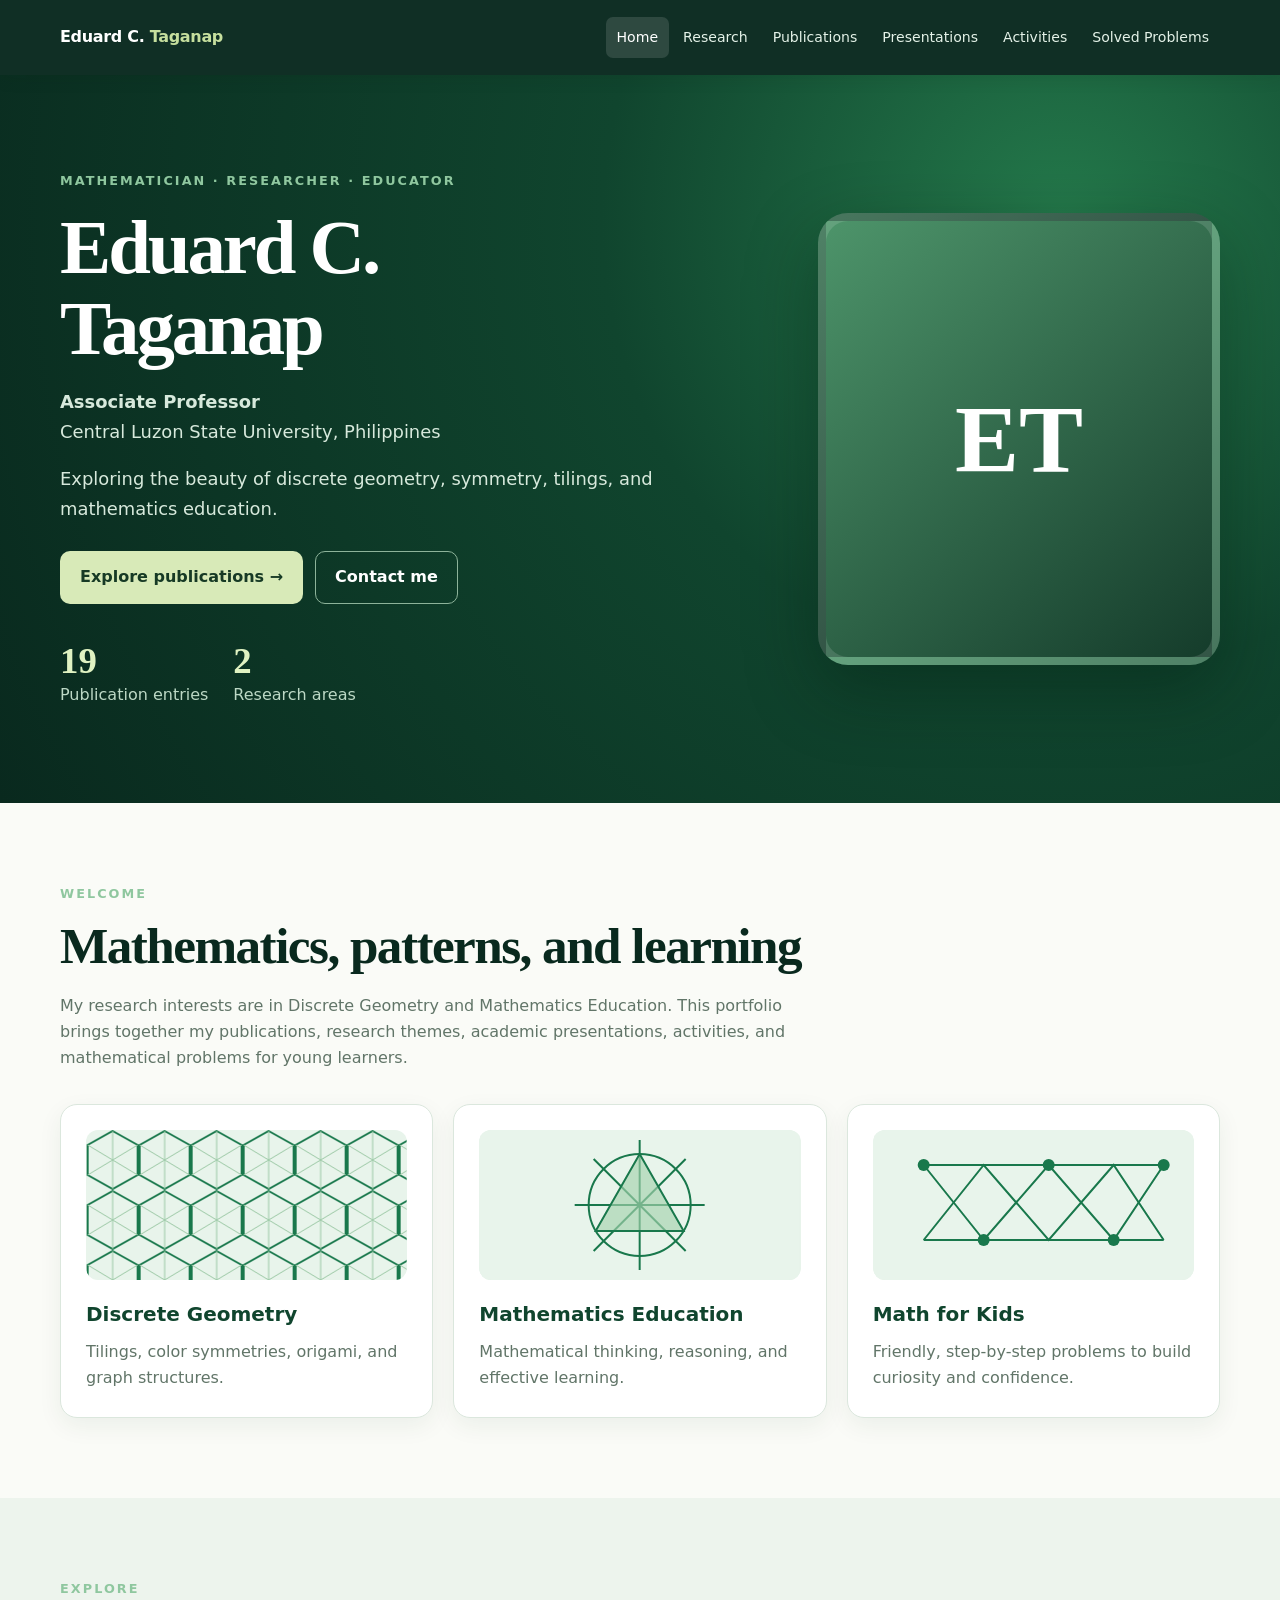
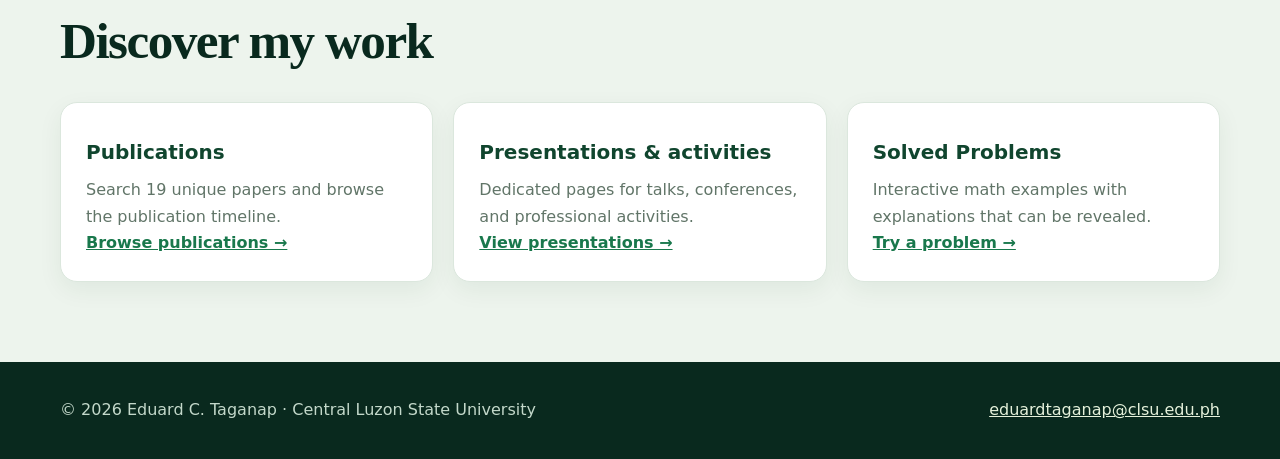
==== index.html @ c0f3541e "Add files via upload" ====
<!DOCTYPE html>
<html lang="en">
 <head>
  <meta charset="utf-8"/>
  <meta content="width=device-width, initial-scale=1" name="viewport"/>
  <meta content="Academic portfolio of Eduard C. Taganap, Associate Professor at Central Luzon State University" name="description"/>
  <title>
   Home | Eduard C. Taganap
  </title>
  <link href="style.css" rel="stylesheet"/>
 </head>
 <body>
  <header class="top">
   <nav aria-label="Main navigation" class="wrap nav">
    <a class="brand" href="index.html">
     Eduard C.
     <span>
      Taganap
     </span>
    </a>
    <div class="links">
     <a class="active" href="index.html">
      Home
     </a>
     <a class="" href="research.html">
      Research
     </a>
     <a class="" href="publications.html">
      Publications
     </a>
     <a class="" href="presentations.html">
      Presentations
     </a>
     <a class="" href="activities.html">
      Activities
     </a>
     <a class="" href="kids.html">
      Solved Problems
     </a>
    </div>
   </nav>
  </header>
  <main>
   <section class="hero">
    <div class="wrap hero-inner">
     <div>
      <div class="kicker">
       Mathematician · Researcher · Educator
      </div>
      <h1>
       Eduard C.
       <br/>
       Taganap
      </h1>
      <p>
       <strong>
        Associate Professor
       </strong>
       <br/>
       Central Luzon State University, Philippines
      </p>
      <p>
       Exploring the beauty of discrete geometry, symmetry, tilings, and mathematics education.
      </p>
      <div class="buttons">
       <a class="btn light" href="publications.html">
        Explore publications →
       </a>
       <a class="btn outline" href="mailto:eduardtaganap@clsu.edu.ph">
        Contact me
       </a>
      </div>
      <div class="statbar">
       <div class="stat">
        <strong>
         19
        </strong>
        <span>
         Publication entries
        </span>
       </div>
       <div class="stat">
        <strong>
         2
        </strong>
        <span>
         Research areas
        </span>
       </div>
      </div>
     </div>
     <div class="portrait" id="portrait">
      <img alt="Portrait of Eduard C. Taganap" onerror="this.parentElement.classList.add('missing')" src="https://sites.google.com/u/1/sites-images-rt/AGr0e89YlYmfajLFTbo8sL3iiI-_32BkF7LjhsEs1i5xlJN2spYR_VWbOArpgiM6EQWoJbhxFQJXV_DdA_2ekwYhqqfXwA3L394ZovdPGQpebn0O7IxMN98RhiEpCOTLWCAVJPMZblExtJqQG5nXyjxT9_NPEcuajfGg-V1L5wPH_DGV8rHg1izvvrRgSWXlvzEK8g=s2048"/>
      <div aria-hidden="true" class="fallback">
       ET
      </div>
     </div>
    </div>
   </section>
   <section class="section">
    <div class="wrap">
     <div class="kicker">
      Welcome
     </div>
     <h2>
      Mathematics, patterns, and learning
     </h2>
     <p class="sub">
      My research interests are in Discrete Geometry and Mathematics Education. This portfolio brings together my publications, research themes, academic presentations, activities, and mathematical problems for young learners.
     </p>
     <div class="grid">
      <article class="card">
       <svg class="research-art" viewbox="0 0 320 150" xmlns="http://www.w3.org/2000/svg">
        <defs>
         <pattern height="60" id="hex" patternunits="userSpaceOnUse" width="52">
          <path d="M26 1 51 15 51 45 26 59 1 45 1 15Z" fill="none" stroke="#19784c" stroke-width="2">
          </path>
          <path d="M26 1V59M1 15 51 45M51 15 1 45" stroke="#9bc8a5" stroke-width="1">
          </path>
         </pattern>
        </defs>
        <rect fill="url(#hex)" height="150" width="320">
        </rect>
       </svg>
       <h3>
        Discrete Geometry
       </h3>
       <p>
        Tilings, color symmetries, origami, and graph structures.
       </p>
      </article>
      <article class="card">
       <svg class="research-art" viewbox="0 0 320 150" xmlns="http://www.w3.org/2000/svg">
        <rect fill="#e8f4eb" height="150" width="320">
        </rect>
        <g fill="none" stroke="#19784c" stroke-width="2" transform="translate(160 75)">
         <circle r="51">
         </circle>
         <path d="M-65 0H65M0-65V65M-46-46 46 46M46-46-46 46">
         </path>
         <path d="M0-51 44 26-44 26Z" fill="#a5d3ae" fill-opacity=".65">
         </path>
        </g>
       </svg>
       <h3>
        Mathematics Education
       </h3>
       <p>
        Mathematical thinking, reasoning, and effective learning.
       </p>
      </article>
      <article class="card">
       <svg class="research-art" viewbox="0 0 320 150" xmlns="http://www.w3.org/2000/svg">
        <rect fill="#e8f4eb" height="150" width="320">
        </rect>
        <g fill="none" stroke="#19784c" stroke-width="2">
         <path d="M50 110 110 35 175 110 240 35 290 110">
         </path>
         <path d="M50 35 110 110 175 35 240 110 290 35">
         </path>
         <path d="M50 35H290M50 110H290">
         </path>
        </g>
        <g fill="#19784c">
         <circle cx="50" cy="35" r="6">
         </circle>
         <circle cx="110" cy="110" r="6">
         </circle>
         <circle cx="175" cy="35" r="6">
         </circle>
         <circle cx="240" cy="110" r="6">
         </circle>
         <circle cx="290" cy="35" r="6">
         </circle>
        </g>
       </svg>
       <h3>
        Math for Kids
       </h3>
       <p>
        Friendly, step-by-step problems to build curiosity and confidence.
       </p>
      </article>
     </div>
    </div>
   </section>
   <section class="section alt">
    <div class="wrap">
     <div class="kicker">
      Explore
     </div>
     <h2>
      Discover my work
     </h2>
     <div class="grid">
      <article class="card">
       <h3>
        Publications
       </h3>
       <p>
        Search 19 unique papers and browse the publication timeline.
       </p>
       <p>
        <a href="publications.html">
         Browse publications →
        </a>
       </p>
      </article>
      <article class="card">
       <h3>
        Presentations &amp; activities
       </h3>
       <p>
        Dedicated pages for talks, conferences, and professional activities.
       </p>
       <p>
        <a href="presentations.html">
         View presentations →
        </a>
       </p>
      </article>
      <article class="card">
       <h3>
        Solved Problems
       </h3>
       <p>
        Interactive math examples with explanations that can be revealed.
       </p>
       <p>
        <a href="kids.html">
         Try a problem →
        </a>
       </p>
      </article>
     </div>
    </div>
   </section>
  </main>
  <footer class="footer">
   <div class="wrap footer-inner">
    <span>
     ©
     <span id="year">
     </span>
     Eduard C. Taganap · Central Luzon State University
    </span>
    <a href="mailto:eduardtaganap@clsu.edu.ph">
     eduardtaganap@clsu.edu.ph
    </a>
   </div>
  </footer>
  <script src="script.js">
  </script>
 </body>
</html>
---- style.css ----
:root {
    --forest:#10452e;
    --dark:#09291e;
    --green:#19784c;
    --mint:#e8f4eb;
    --lime:#c6df9e;
    --ink:#1b3026;
    --muted:#617568;
    --paper:#fafbf7;
    --line:#dbe7dd;
    --white:#fff
}

* {
    box-sizing:border-box
}

html {
    scroll-behavior:smooth
}

body {
    margin:0;
    background:var(--paper);
    font:16px/1.65 Inter,system-ui,-apple-system,Segoe UI,sans-serif;
    color:var(--ink)
}

a {
    color:var(--green)
}

a:focus-visible,button:focus-visible,input:focus-visible {
    outline:3px solid #9ac663;
    outline-offset:3px
}

.wrap {
    width:min(1160px,calc(100% - 40px));
    margin:auto
}

.top {
    position:sticky;
    top:0;
    z-index:20;
    background:rgba(9,41,30,.97);
    box-shadow:0 3px 16px #0a25121a
}

.nav {
    display:flex;
    align-items:center;
    justify-content:space-between;
    gap:18px;
    min-height:75px
}

.brand {
    color:#fff;
    text-decoration:none;
    font-weight:800;
    letter-spacing:-.02em
}

.brand span {
    color:var(--lime)
}

.links {
    display:flex;
    gap:3px;
    flex-wrap:wrap
}

.links a {
    color:#e4f2e8;
    text-decoration:none;
    font-size:.88rem;
    padding:9px 11px;
    border-radius:7px
}

.links a:hover,.links a.active {
    background:#ffffff20;
    color:#fff
}

.hero {
    background:radial-gradient(circle at 83% 20%,#24794b 0%,#10452e 38%,#09291e 100%);
    color:white;
    overflow:hidden
}

.hero-inner {
    display:grid;
    grid-template-columns:1.4fr .8fr;
    align-items:center;
    gap:55px;
    padding:95px 0
}

.kicker {
    color:#8fc79f;
    font-weight:800;
    font-size:.8rem;
    letter-spacing:.16em;
    text-transform:uppercase
}

.hero h1 {
    font:700 clamp(3rem,6vw,5.8rem)/1.05 Georgia,serif;
    letter-spacing:-.04em;
    margin:17px 0
}

.hero p {
    color:#d7e9dc;
    font-size:1.12rem;
    max-width:670px
}

.portrait {
    aspect-ratio:4/4.5;
    border-radius:30px;
    overflow:hidden;
    border:8px solid #ffffff21;
    background:linear-gradient(140deg,#4d946a,#153c2b);
    position:relative;
    box-shadow:0 25px 70px #00170d60
}

.portrait img {
    width:100%;
    height:100%;
    object-fit:cover;
    display:block
}

.portrait .fallback {
    position:absolute;
    inset:0;
    display:none;
    place-items:center;
    font:700 6rem Georgia,serif;
    color:#fff
}

.portrait.missing img {
    display:none
}

.portrait.missing .fallback {
    display:grid
}

.buttons {
    display:flex;
    gap:12px;
    flex-wrap:wrap;
    margin-top:28px
}

.btn {
    display:inline-flex;
    align-items:center;
    justify-content:center;
    gap:8px;
    padding:12px 19px;
    border-radius:10px;
    text-decoration:none;
    font-weight:750;
    border:1px solid transparent
}

.btn.light {
    background:#d8eab8;
    color:#173a25
}

.btn.outline {
    border-color:#8db39a;
    color:#fff
}

.btn.green {
    background:var(--forest);
    color:#fff
}

.section {
    padding:80px 0
}

.section.alt {
    background:#edf4ed
}

.section h2,.page-heading h1 {
    font:700 clamp(2.2rem,4vw,3.5rem)/1.16 Georgia,serif;
    letter-spacing:-.03em;
    color:var(--dark);
    margin:12px 0 17px
}

.sub {
    color:var(--muted);
    max-width:770px
}

.grid {
    display:grid;
    grid-template-columns:repeat(3,1fr);
    gap:20px;
    margin-top:32px
}

.card {
    background:white;
    border:1px solid var(--line);
    border-radius:17px;
    padding:25px;
    box-shadow:0 8px 25px #113a2010
}

.card h3 {
    color:var(--forest);
    margin:8px 0;
    font-size:1.25rem
}

.card p {
    color:var(--muted);
    margin:0
}

.card a {
    font-weight:750
}

.symbol {
    font-size:2rem
}

.research-art {
    width:100%;
    height:150px;
    display:block;
    border-radius:12px;
    background:#e8f4eb;
    margin-bottom:18px
}

.statbar {
    display:flex;
    gap:25px;
    flex-wrap:wrap;
    margin-top:35px
}

.stat strong {
    display:block;
    font:700 2.3rem Georgia,serif;
    color:#e0f2c2
}

.stat span {
    color:#bcd8c5
}

.page-heading {
    padding:65px 0 38px;
    background:linear-gradient(120deg,#e4f0e3,#f9fbf6)
}

.page-heading .kicker {
    color:#2d7c50
}

.page-heading p {
    max-width:780px;
    color:var(--muted)
}

.tools {
    display:flex;
    flex-wrap:wrap;
    gap:12px;
    margin:25px 0
}

.search,.select {
    font:inherit;
    padding:12px 15px;
    border:1px solid #b8d1c0;
    border-radius:10px;
    background:white;
    color:var(--ink)
}

.search {
    flex:1;
    min-width:220px
}

.select {
    max-width:100%
}

.papers {
    display:grid;
    gap:14px
}

.paper {
    background:white;
    border:1px solid var(--line);
    border-radius:14px;
    padding:22px 25px
}

.paper[hidden] {
    display:none
}

.paper h3 {
    margin:8px 0;
    color:var(--dark);
    font:700 1.3rem/1.35 Georgia,serif
}

.paper p {
    margin:5px 0;
    color:var(--muted);
    font-size:.93rem
}

.meta {
    color:#388055;
    font-size:.8rem;
    font-weight:800;
    text-transform:uppercase;
    letter-spacing:.045em
}

.tag {
    display:inline-block;
    padding:2px 8px;
    background:#fff1d8;
    border-radius:20px;
    color:#806027;
    margin-left:8px
}

.paper a {
    font-weight:750;
    text-decoration:none
}

.paper a:hover {
    text-decoration:underline
}

.timeline {
    border-left:3px solid #a6cba9;
    padding-left:26px;
    margin:30px 0
}

.year-group {
    position:relative;
    margin:0 0 24px
}

.year-group:before {
    content:'';
    position:absolute;
    width:13px;
    height:13px;
    border-radius:50%;
    background:var(--green);
    left:-34px;
    top:8px
}

.year-group h3 {
    font:700 1.6rem Georgia,serif;
    color:var(--forest);
    margin:0 0 8px
}

.year-group p {
    margin:5px 0;
    color:var(--muted)
}

.notice {
    background:#e8f3e9;
    border-left:4px solid #35855a;
    padding:17px 20px;
    border-radius:7px;
    color:#375747;
    margin:24px 0
}

.kid {
    background:white;
    border:1px solid var(--line);
    border-radius:16px;
    padding:24px
}

.kid h3 {
    margin:0 0 10px;
    color:var(--forest)
}

.kid button {
    border:0;
    background:#d8eab8;
    color:#193b25;
    padding:10px 15px;
    border-radius:8px;
    font:inherit;
    font-weight:750;
    cursor:pointer
}

.answer {
    margin-top:15px;
    padding:14px;
    background:#edf6e8;
    border-radius:9px
}

.answer[hidden] {
    display:none
}

.footer {
    background:var(--dark);
    color:#c3d8ca;
    padding:35px 0
}

.footer a {
    color:#e5f1db
}

.footer-inner {
    display:flex;
    justify-content:space-between;
    gap:20px;
    flex-wrap:wrap
}

.mini {
    font-size:.86rem;
    color:var(--muted)
}

@media(max-width:900px) {
    .nav {
        align-items:flex-start;
        flex-direction:column;
        padding:16px 0
    }

    .links a {
        padding:7px 8px
    }

    .hero-inner {
        gap:25px
    }

    .grid {
        grid-template-columns:repeat(2,1fr)
    }

}

@media(max-width:650px) {
    .hero-inner {
        grid-template-columns:1fr;
        padding:65px 0
    }

    .portrait {
        max-width:330px
    }

    .grid {
        grid-template-columns:1fr
    }

    .section {
        padding:55px 0
    }

    .tools {
        flex-direction:column
    }

    .search {
        min-width:0;
        width:100%
    }

}
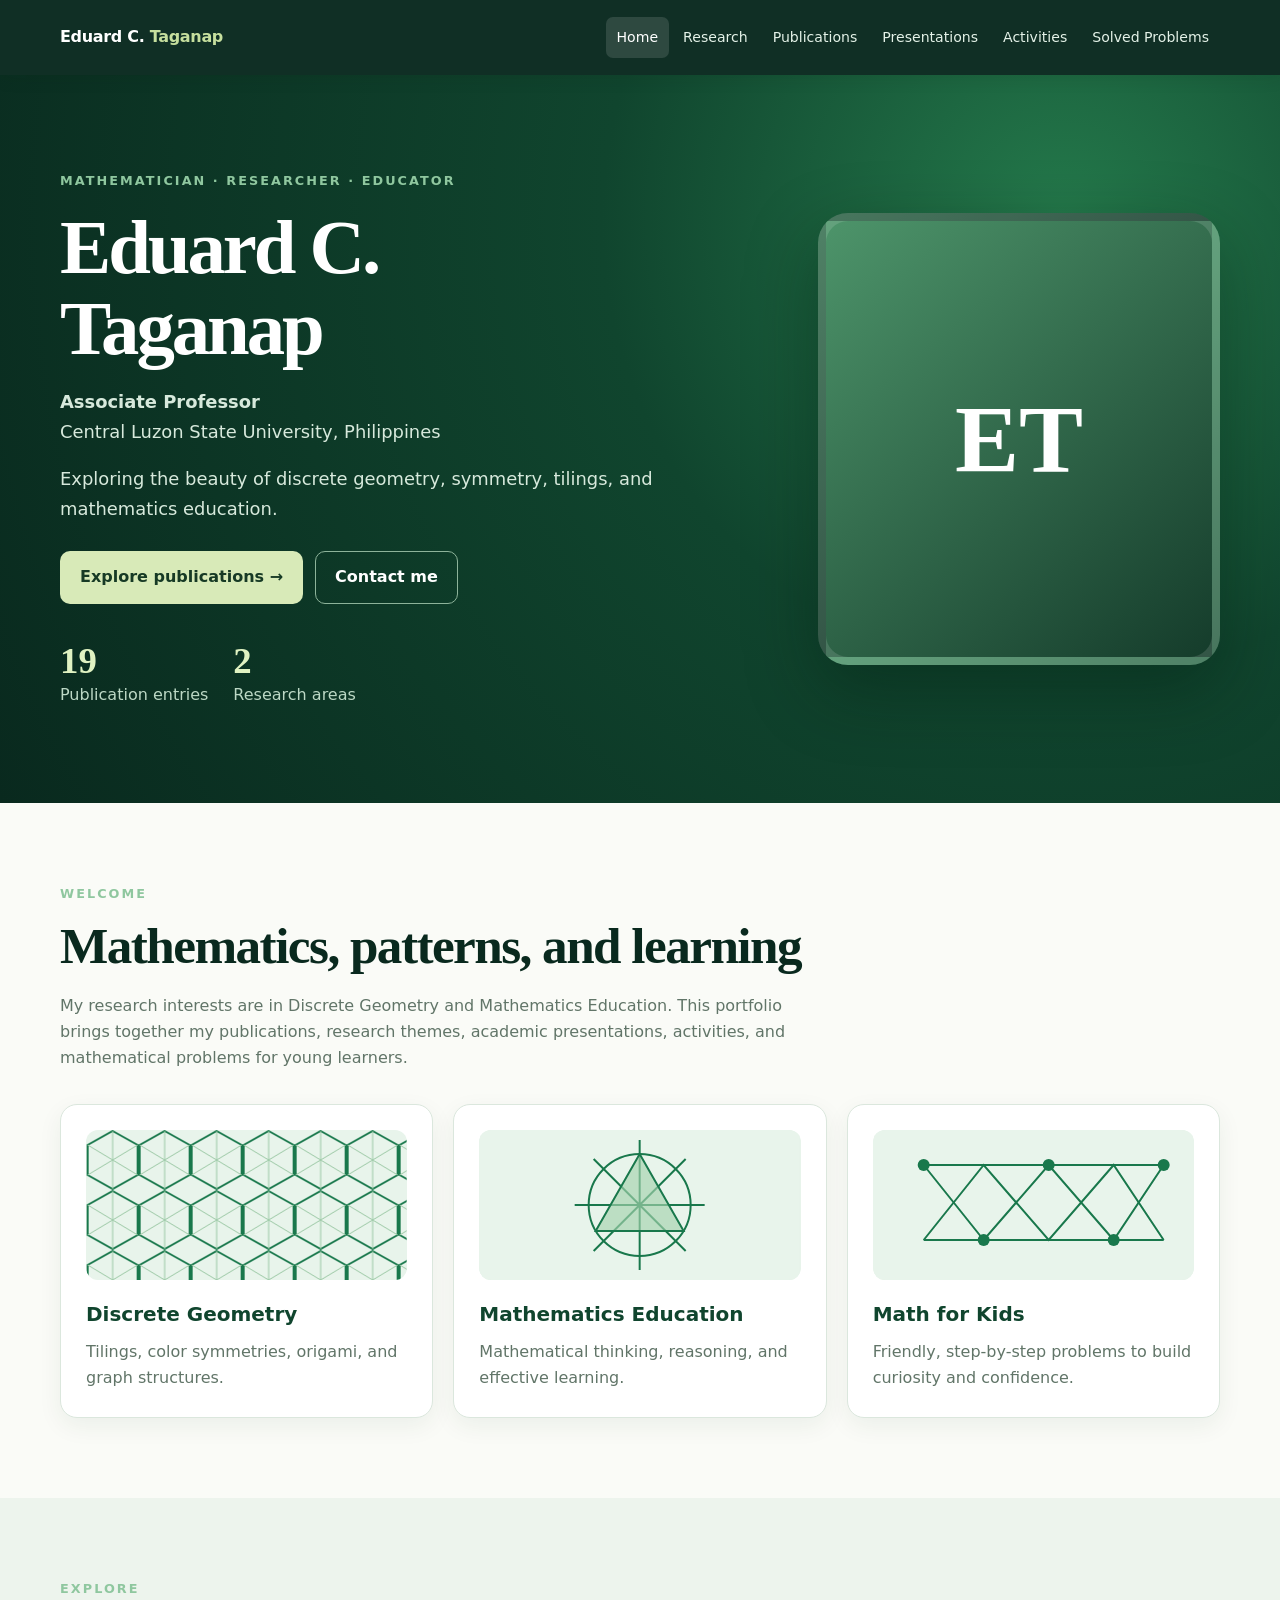
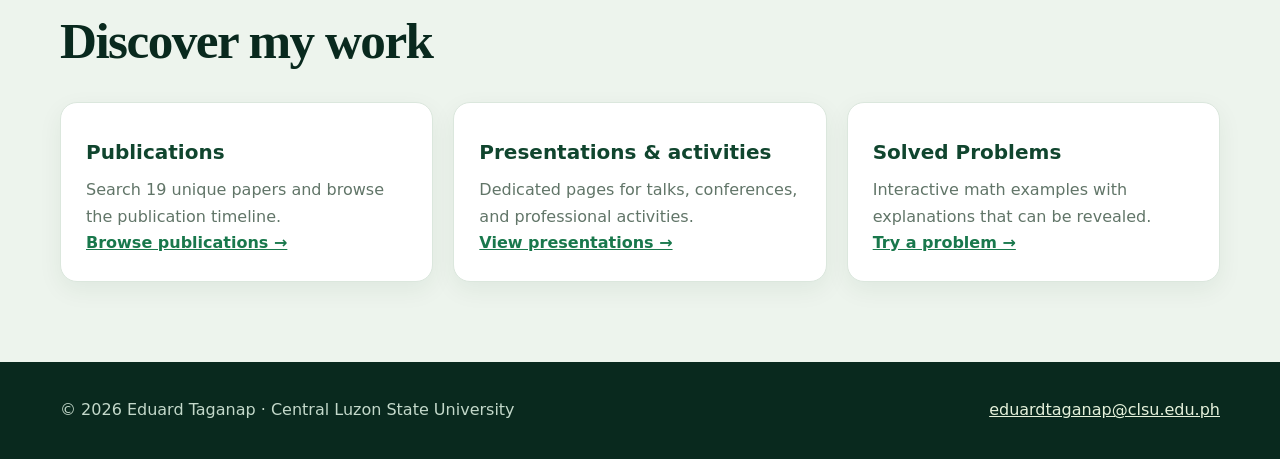
==== commit 1c1606a7: "Update index.html" ====
--- a/index.html
+++ b/index.html
@@ -5,7 +5,7 @@
   <meta content="width=device-width, initial-scale=1" name="viewport"/>
   <meta content="Academic portfolio of Eduard C. Taganap, Associate Professor at Central Luzon State University" name="description"/>
   <title>
-   Home | Eduard C. Taganap
+   Home | Eduard Taganap
   </title>
   <link href="style.css" rel="stylesheet"/>
  </head>
@@ -90,7 +90,7 @@
       </div>
      </div>
      <div class="portrait" id="portrait">
-      <img alt="Portrait of Eduard C. Taganap" onerror="this.parentElement.classList.add('missing')" src="https://sites.google.com/u/1/sites-images-rt/AGr0e89YlYmfajLFTbo8sL3iiI-_32BkF7LjhsEs1i5xlJN2spYR_VWbOArpgiM6EQWoJbhxFQJXV_DdA_2ekwYhqqfXwA3L394ZovdPGQpebn0O7IxMN98RhiEpCOTLWCAVJPMZblExtJqQG5nXyjxT9_NPEcuajfGg-V1L5wPH_DGV8rHg1izvvrRgSWXlvzEK8g=s2048"/>
+      <img alt="Portrait of Eduard Taganap" onerror="this.parentElement.classList.add('missing')" src="https://sites.google.com/u/1/sites-images-rt/AGr0e89YlYmfajLFTbo8sL3iiI-_32BkF7LjhsEs1i5xlJN2spYR_VWbOArpgiM6EQWoJbhxFQJXV_DdA_2ekwYhqqfXwA3L394ZovdPGQpebn0O7IxMN98RhiEpCOTLWCAVJPMZblExtJqQG5nXyjxT9_NPEcuajfGg-V1L5wPH_DGV8rHg1izvvrRgSWXlvzEK8g=s2048"/>
       <div aria-hidden="true" class="fallback">
        ET
       </div>
@@ -242,7 +242,7 @@
      ©
      <span id="year">
      </span>
-     Eduard C. Taganap · Central Luzon State University
+     Eduard Taganap · Central Luzon State University
     </span>
     <a href="mailto:eduardtaganap@clsu.edu.ph">
      eduardtaganap@clsu.edu.ph
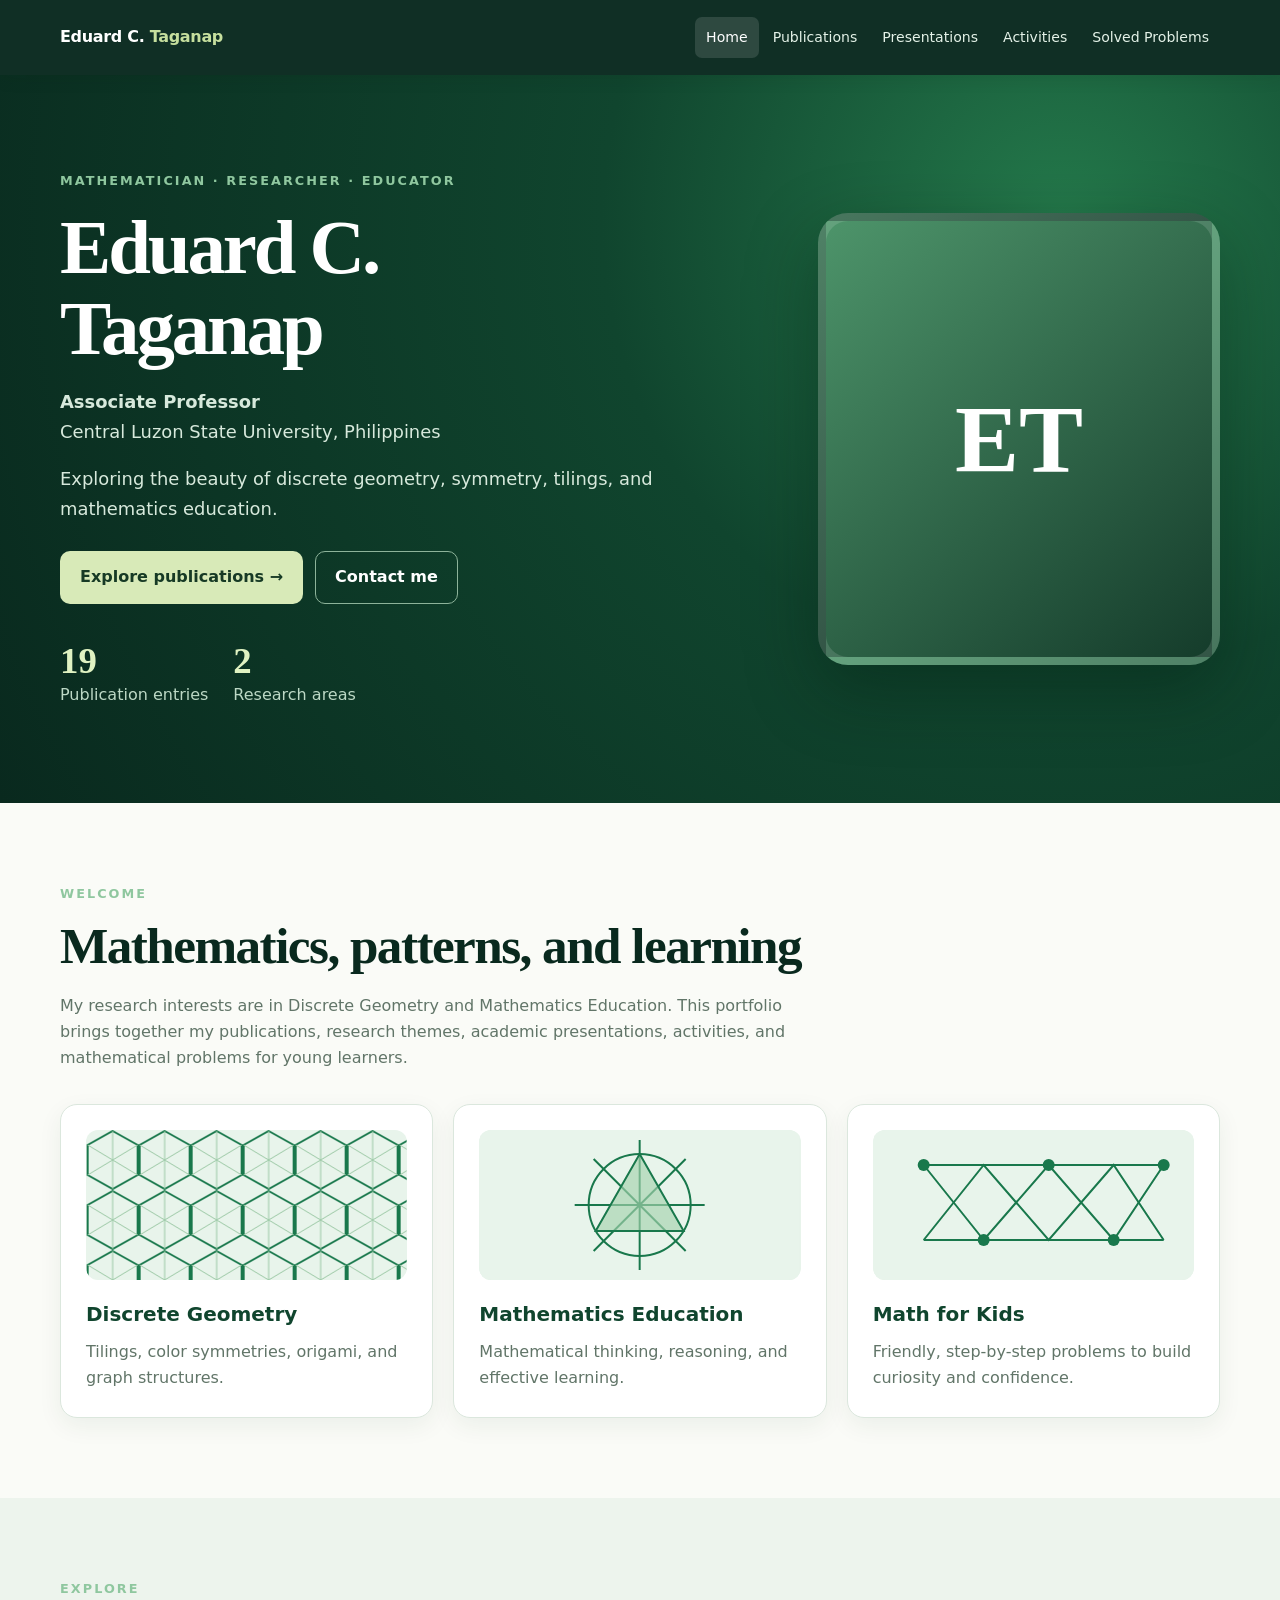
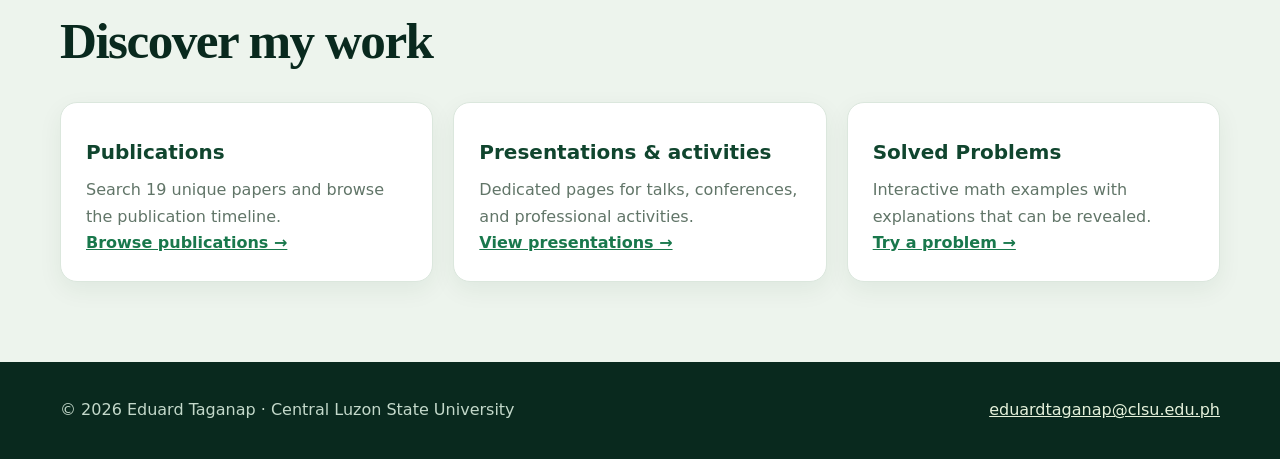
==== commit 1c336358: "Update index.html" ====
--- a/index.html
+++ b/index.html
@@ -22,9 +22,6 @@
      <a class="active" href="index.html">
       Home
      </a>
-     <a class="" href="research.html">
-      Research
-     </a>
      <a class="" href="publications.html">
       Publications
      </a>
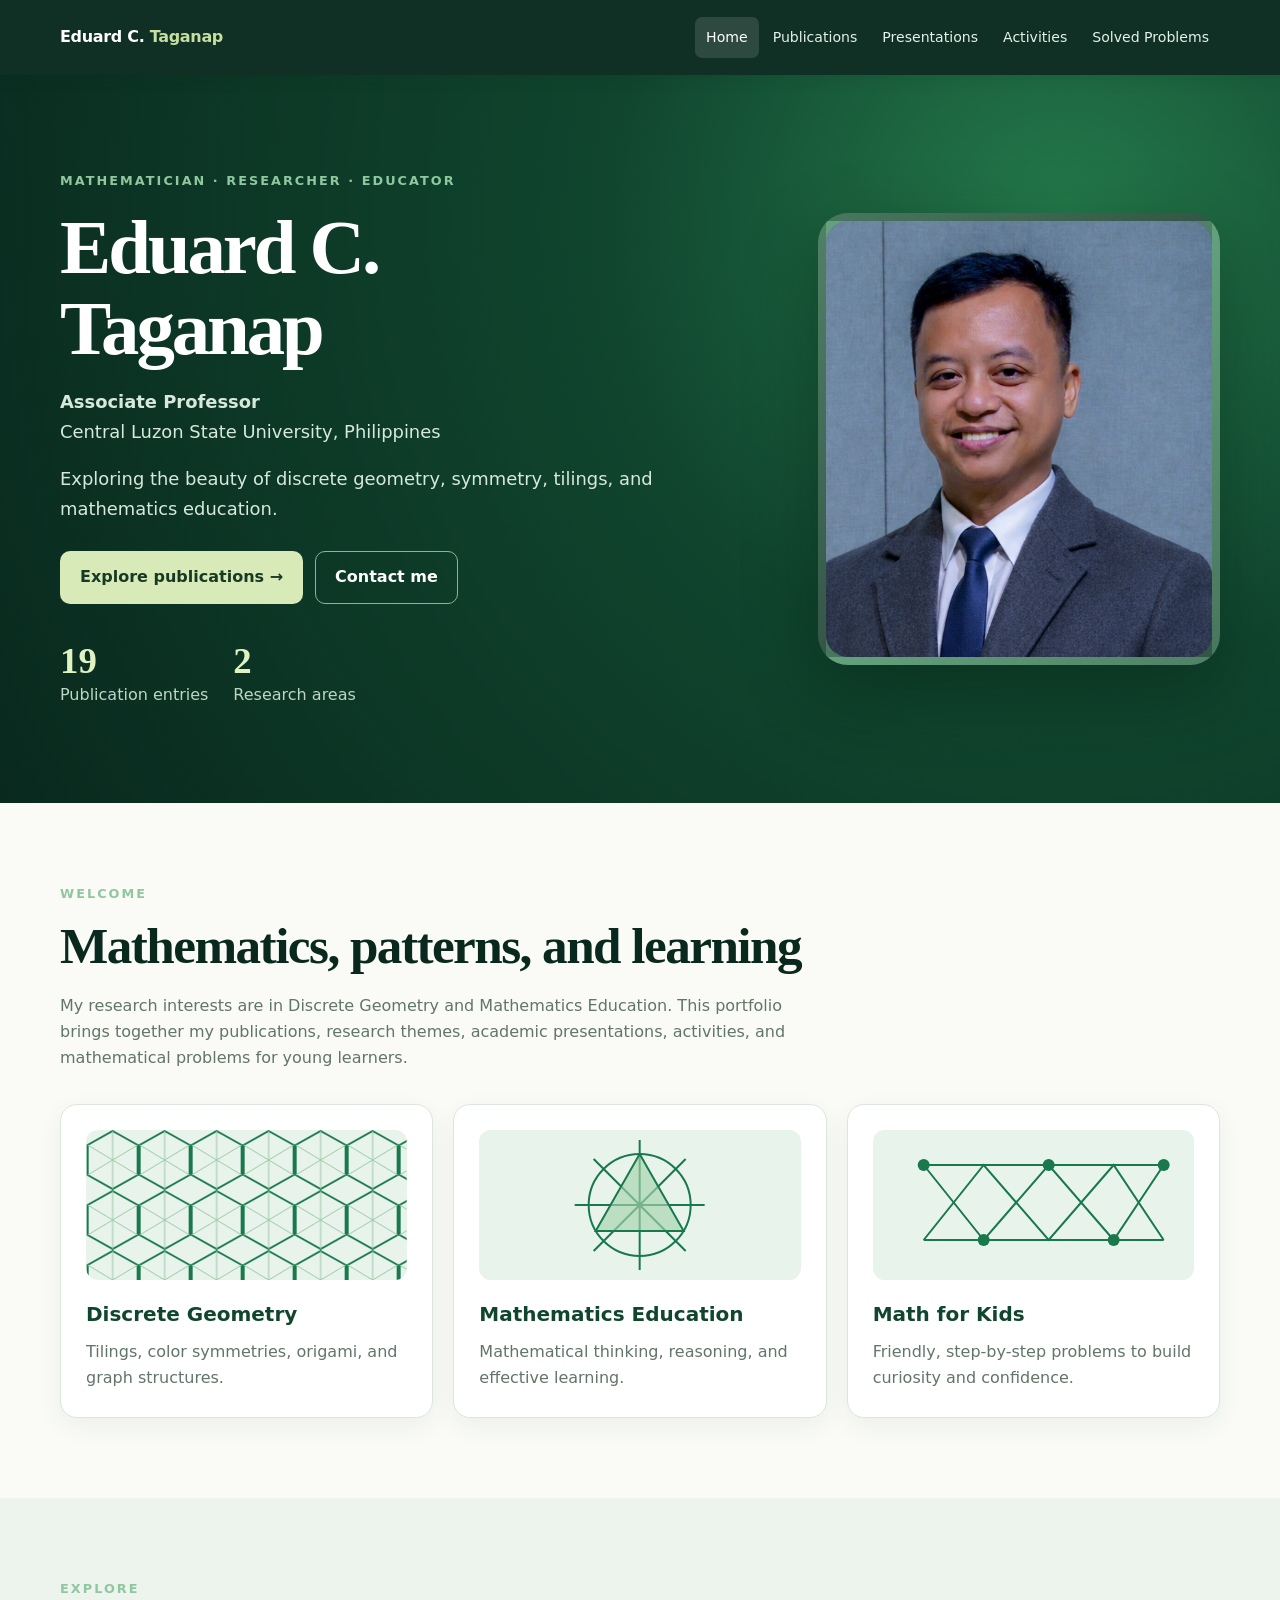
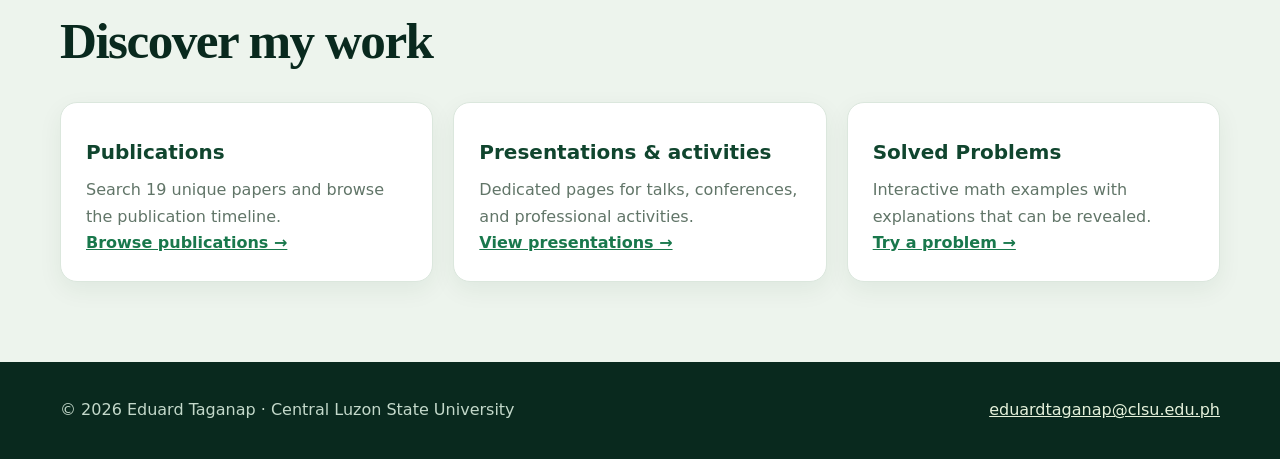
==== commit 12a256d3: "Update index.html" ====
--- a/index.html
+++ b/index.html
@@ -87,7 +87,7 @@
       </div>
      </div>
      <div class="portrait" id="portrait">
-      <img alt="Portrait of Eduard Taganap" onerror="this.parentElement.classList.add('missing')" src="https://sites.google.com/u/1/sites-images-rt/AGr0e89YlYmfajLFTbo8sL3iiI-_32BkF7LjhsEs1i5xlJN2spYR_VWbOArpgiM6EQWoJbhxFQJXV_DdA_2ekwYhqqfXwA3L394ZovdPGQpebn0O7IxMN98RhiEpCOTLWCAVJPMZblExtJqQG5nXyjxT9_NPEcuajfGg-V1L5wPH_DGV8rHg1izvvrRgSWXlvzEK8g=s2048"/>
+      <img alt="Portrait of Eduard Taganap" onerror="this.parentElement.classList.add('missing')" src="profile.jpg"/>
       <div aria-hidden="true" class="fallback">
        ET
       </div>
